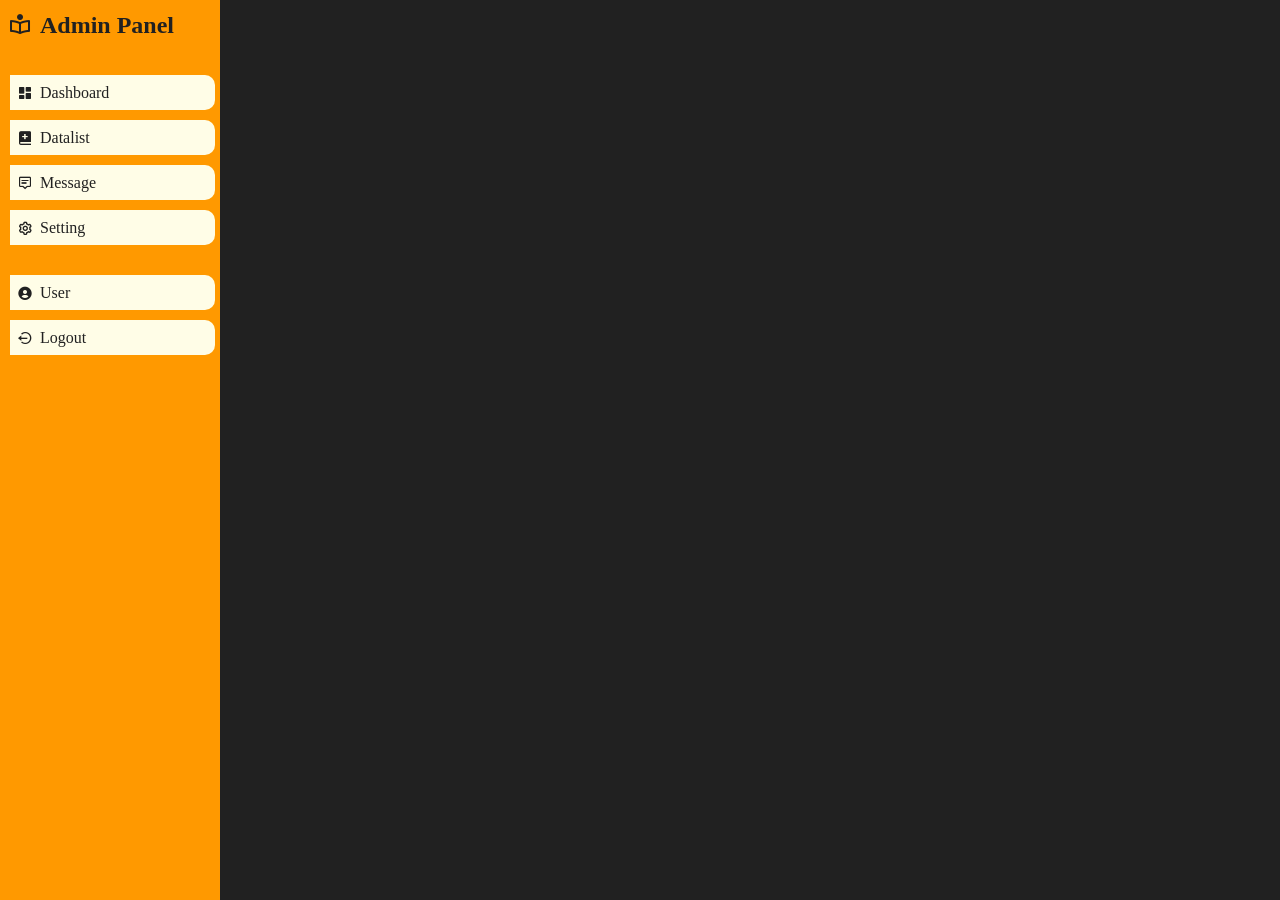
==== index.html @ 6fa6a260 "#Add early stage website" ====
<!DOCTYPE html>
<html lang="en">
  <head>
    <meta charset="UTF-8" />
    <meta name="viewport" content="width=device-width, initial-scale=1.0" />
    <link rel="stylesheet" href="style.css" />
    <link
      href="https://unpkg.com/boxicons@2.1.4/css/boxicons.min.css"
      rel="stylesheet"
    />
    <link rel="icon" href="/assets/cropped-PORGASI.png" type="image/x-icon" />
    <title>Admin Panel</title>
  </head>
  <body>
    <section id="sidebar">
      <a href="#" class="brand">
        <i class="bx bx-book-reader"></i>
        <span class="text">Admin Panel</span>
      </a>
      <ul class="sidebar-top">
        <li>
          <a href="#">
            <i class="bx bxs-dashboard"></i>
            <span class="text">Dashboard</span>
          </a>
        </li>
        <li>
          <a href="#">
            <i class="bx bxs-book-add"></i>
            <span class="text">Datalist</span>
          </a>
        </li>
        <li>
          <a href="#">
            <i class="bx bx-message-alt-detail"></i>
            <span class="text">Message</span>
          </a>
        </li>
        <li>
          <a href="#">
            <i class="bx bx-cog"></i>
            <span class="text">Setting</span>
          </a>
        </li>
      </ul>
      <ul class="sidebar-top">
        <li>
          <a href="#">
            <i class='bx bxs-user-circle' ></i>
            <span class="text">User</span>
          </a>
        </li>
        <li>
          <a href="#">
            <i class='bx bx-log-out-circle' ></i>
            <span class="text">Logout</span>
          </a>
        </li>
    </section>
    #tampilan body
    <section id="bodyset">
      <h1 class="dash">
        Dashboard
      </h1>
    </section>

    <script src="script.js"></script>
  </body>
</html>
---- style.css ----
@import url('https://fonts.googleapis.com/css2?family=Poppins:ital,wght@0,100;0,200;0,300;0,400;0,500;0,600;0,700;0,800;0,900;1,100;1,200;1,300;1,400;1,500;1,600;1,700;1,800;1,900&display=swap');

* {
    margin: 0;
    padding: 0;
    box-sizing: border-box;
}

a {
    text-decoration: none;
}

li {
    list-style: none;
}

:root {
    --poppins: 'Poppins', sans-serrif;
    --backgroundd: #FF9900
}

body {
    background-color: #212121;
}

#sidebar {
    position: fixed;
    top: 0;
    left: 0;
    width: 220px;
    height: 100%;
    border: 10px;
    background-color: var(--backgroundd);
    z-index: 1000;
}

#sidebar .brand {
    font-size: 24px;
    font-weight: 600;
    height: 50px;
    display: flex;
    align-items: center;
    color: #212121;
}

#sidebar .brand .bx {
    min-width: 40px;
    display: flex;
    justify-content: center;
}

#sidebar .sidebar-top {
    width: 100%;
    margin-top: 20px;
    font-size: 16px;
    font-style: var(--poppins);
}

#sidebar .sidebar-top i {
    min-width: 30px;
    display: flex;
    justify-content: center;
}

#sidebar .sidebar-top li {
    height: 45px;
    display: flex;
    align-items: center;
    margin-left: 5px; 
    border-radius: 45px 0 0 45px;
    padding: 5px;
}

#sidebar .sidebar-top li a {
    width: 100%;
    height: 100%;
    display: flex;
    background-color: #FFFDE7;
    color: #212121;
    align-items: center;
    border-radius: 0 10px 10px 0;
}

#sidebar .sidebar-top li a:hover {
    color: #FAFAFA;
    background-color: #FFE802;

}

#bodyset {
    display: flex;
    align-items: end;
    width: 500px;
}
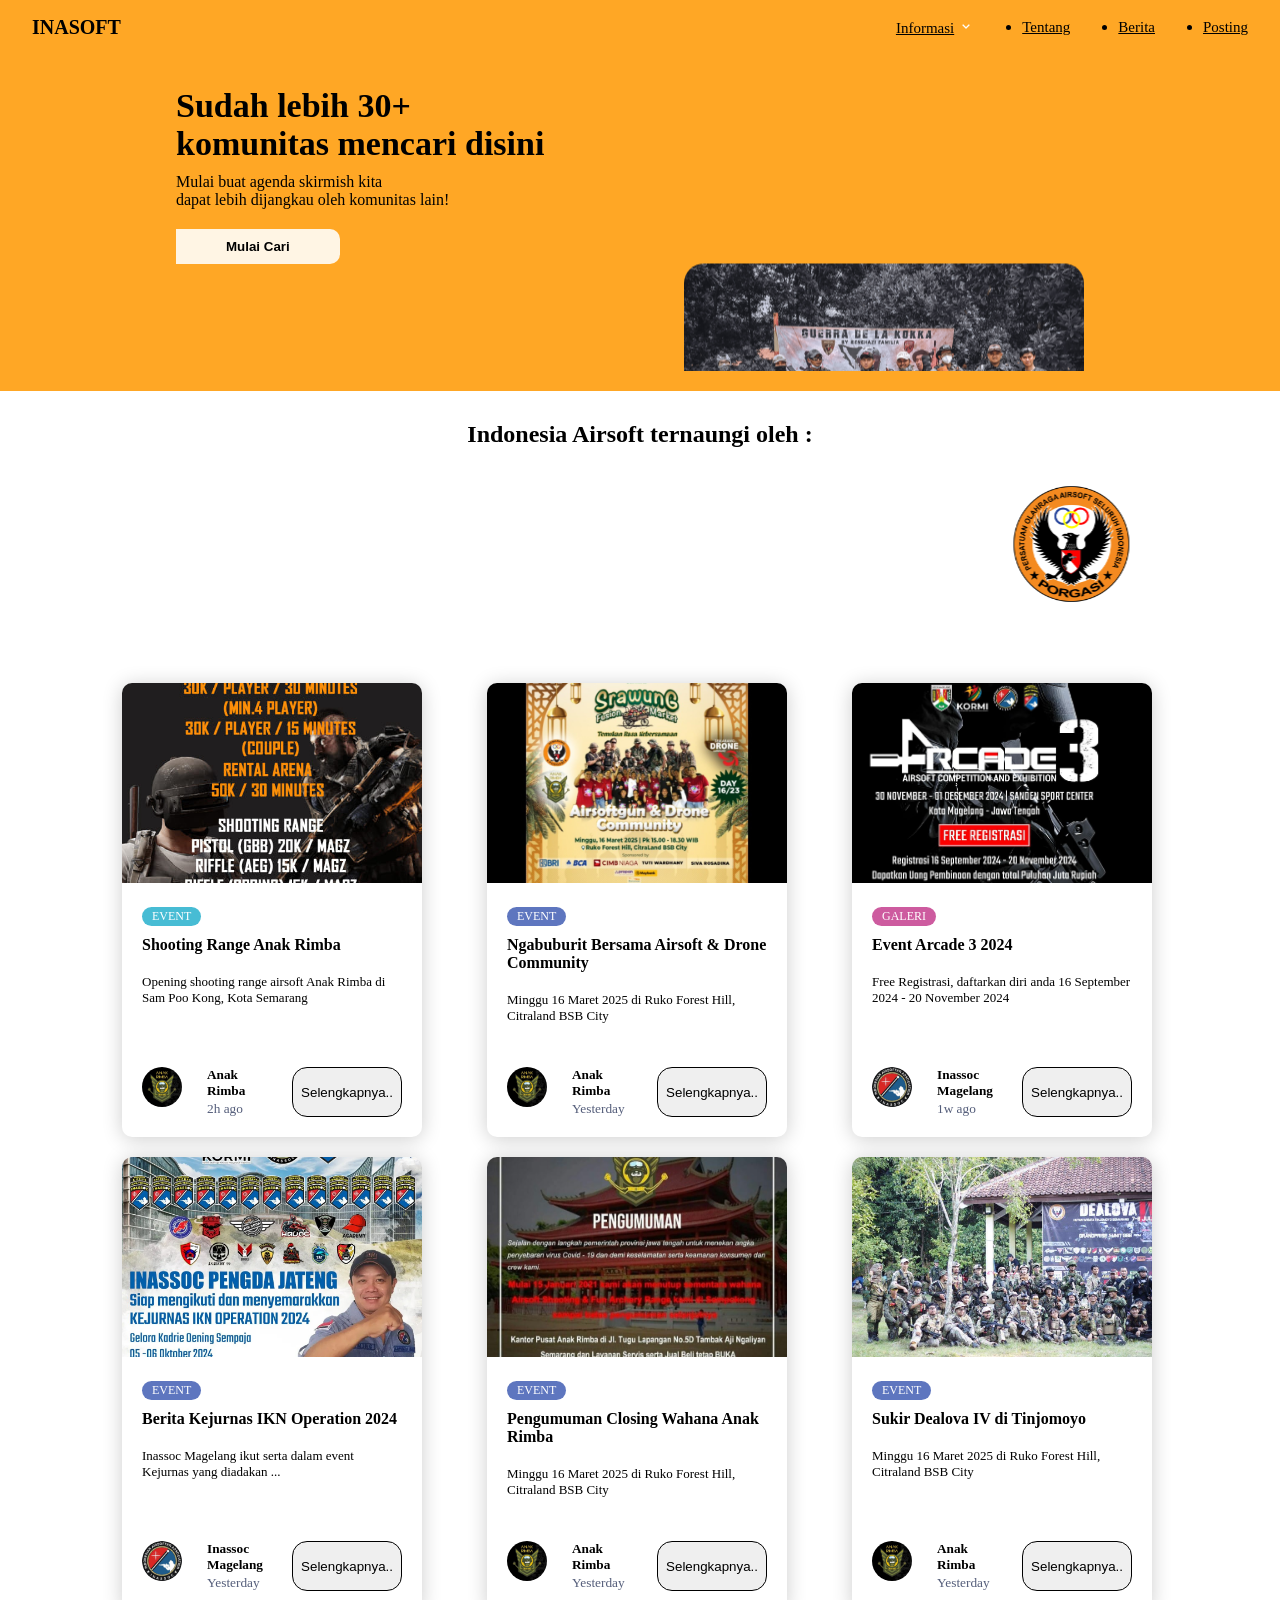
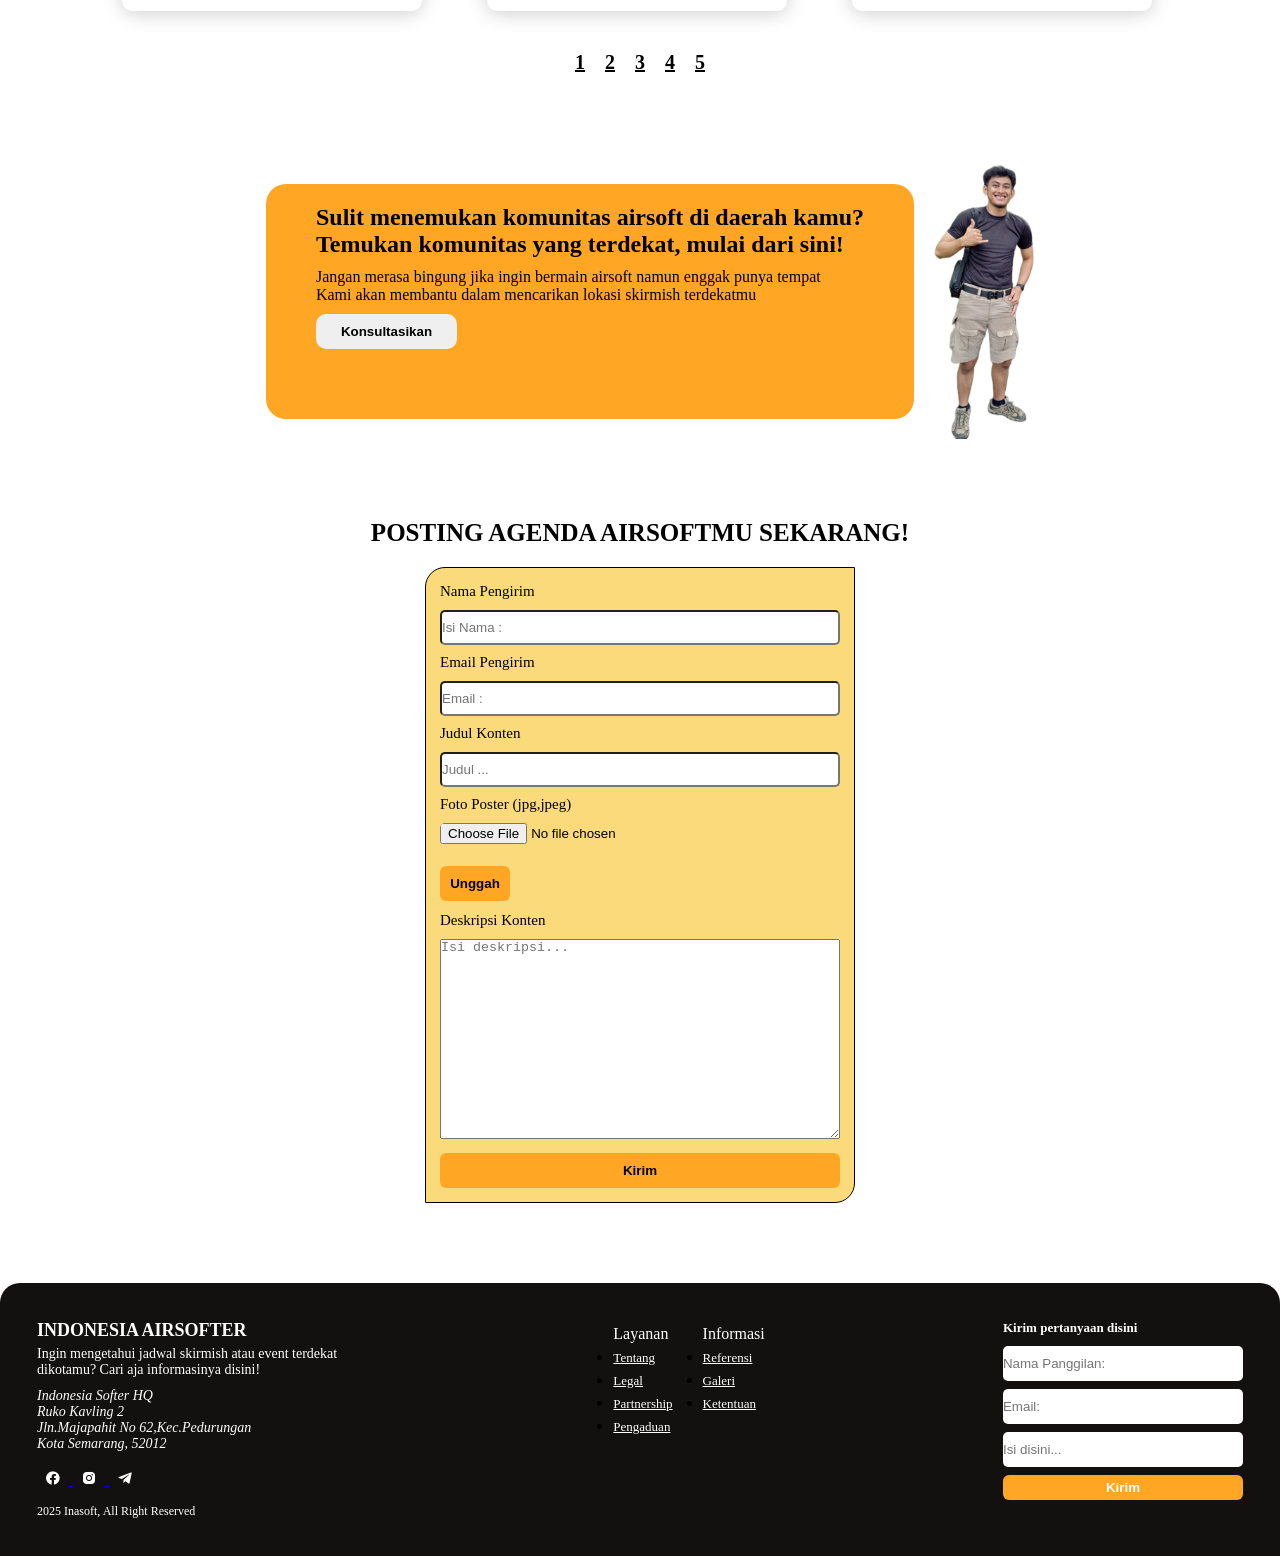
==== commit c2834416: "changing pagefile.html to index.html" ====
--- a/index.html
+++ b/index.html
@@ -3,67 +3,342 @@
   <head>
     <meta charset="UTF-8" />
     <meta name="viewport" content="width=device-width, initial-scale=1.0" />
-    <link rel="stylesheet" href="style.css" />
+    <link rel="stylesheet" href="page.css" />
     <link
       href="https://unpkg.com/boxicons@2.1.4/css/boxicons.min.css"
       rel="stylesheet"
     />
-    <link rel="icon" href="/assets/cropped-PORGASI.png" type="image/x-icon" />
-    <title>Admin Panel</title>
+    <link rel="icon" href="/assets/logo2.jpg" type="image/x-icon" />
+    <title>Inasoft</title>
   </head>
   <body>
-    <section id="sidebar">
-      <a href="#" class="brand">
-        <i class="bx bx-book-reader"></i>
-        <span class="text">Admin Panel</span>
-      </a>
-      <ul class="sidebar-top">
-        <li>
+    <section class="navbar">
+      <div class="nav-head">
+        <h1>INASOFT</h1>
+        <ul>
+            <li class="dropdown">
+                <a href="#" class="dropbtn">Informasi</a>
+                <i class='bx bx-chevron-down'></i>
+                    <div class="dropdown-content">
+                    <a href="#">Pengenalan Airsoft</a>
+                    <a href="#">Rule of Engagement</a>
+                    <a href="#">Komunitas</a>
+                </div>
+            </li>
+          <li><a href="#">Tentang</a></li>
+          <li><a href="#">Berita</a></li>
+          <li><a href="#">Posting</a></li>
+        </ul>
+      </div>
+    </section>
+    <section class="header-page">
+      <div class="head-inf">
+        <h2>
+          Sudah lebih 30+ <br />
+          komunitas mencari disini
+        </h2>
+        <p>
+          Mulai buat agenda skirmish kita <br />
+          dapat lebih dijangkau oleh komunitas lain!
+        </p>
+        <button type="submit" onclick="">Mulai Cari</button>
+      </div>
+      <div class="head-hero">
+        <marquee
+          behavior="scroll"
+          direction="up"
+          scrollamount="7"
+          height="300px"
+          width="150%"
+        >
+          <div class="card-hero">
+            <img src="assets/sukir.jpg" alt="sukir1" />
+            <h2>Event Guerilla De La Koka, Maret 2022</h2>
+          </div>
+          <div class="card-hero">
+            <img src="assets/sukir2.jpg" alt="sukir2" />
+            <h2>Event Skirmish Mingguan Anak Rimba, April 2024</h2>
+          </div>
+        </marquee>
+      </div>
+    </section>
+    <section class="article-page">
+      <div class="nav-logo">
+        <span>Indonesia Airsoft ternaungi oleh :</span>
+        <marquee behavior="scroll" direction="left" scrollamount="18">
+          <img
+            src="assets/cropped-PORGASI.png"
+            alt="porgasi"
+            title="Liga Airsoft Pelajar"
+          />
+          <img
+            src="assets/inassoc.jpg"
+            alt="inassoc"
+            title="Liga Airsoft Pelajar"
+          />
+          <img
+            src="assets/kormi.png"
+            alt="kormi"
+            title="Liga Airsoft Pelajar"
+          />
+          <img src="assets/abu.png" alt="abu" title="Liga Airsoft Pelajar" />
+          <img src="assets/fai.png" alt="fai" title="Liga Airsoft Pelajar" />
+          <img src="assets/lap.jpg" alt="lap" title="Liga Airsoft Pelajar" />
+        </marquee>
+      </div>
+      <article>
+        <div class="container">
+            <div class="card">
+              <div class="card-header">
+                <img src="assets/event1.jpg" alt="sukir" />
+              </div>
+              <div class="card-body">
+                <span class="tag tag-teal">Event</span>
+                <h4>
+                  Shooting Range Anak Rimba
+                </h4>
+                <p>
+                    Opening shooting range airsoft Anak Rimba di Sam Poo Kong, Kota Semarang
+                </p>
+                <div class="user">
+                  <img src="assets/icon1.jpg" alt="event2" />
+                  <div class="user-info">
+                    <h5>Anak Rimba</h5>
+                    <small>2h ago</small>
+                </div>
+                <button type="submit">Selengkapnya..</button>
+                </div>
+              </div>
+            </div>
+            <div class="card">
+              <div class="card-header">
+                <img src="assets/event3.jpg" alt="event3" />
+              </div>
+              <div class="card-body">
+                <span class="tag tag-purple">Event</span>
+                <h4>
+                  Ngabuburit Bersama Airsoft & Drone Community
+                </h4>
+                <p>
+                  Minggu 16 Maret 2025 di Ruko Forest Hill, Citraland BSB City
+                </p>
+                <div class="user">
+                  <img src="/assets/icon1.jpg" alt="user" />
+                  <div class="user-info">
+                    <h5>Anak Rimba</h5>
+                    <small>Yesterday</small>
+                  </div>
+                  <button type="submit">Selengkapnya..</button>
+                </div>
+              </div>
+            </div>
+            <div class="card">
+              <div class="card-header">
+                <img src="assets/event2.jpg" alt="city" />
+              </div>
+              <div class="card-body">
+                <span class="tag tag-pink">Galeri</span>
+                <h4>
+                  Event Arcade 3 2024
+                </h4>
+                <p>
+                  Free Registrasi, daftarkan diri anda 16 September 2024 - 20 November 2024
+                </p>
+                <div class="user">
+                  <img src="assets/inassoc.jpg" alt="user" />
+                  <div class="user-info">
+                    <h5>Inassoc Magelang</h5>
+                    <small>1w ago</small>
+                  </div>
+                  <button type="submit">Selengkapnya..</button>
+                </div>
+              </div>
+            </div>
+            <div class="card">
+                <div class="card-header">
+                  <img src="assets/event4.jpg" alt="event3" />
+                </div>
+                <div class="card-body">
+                  <span class="tag tag-purple">Event</span>
+                  <h4>
+                    Berita Kejurnas IKN Operation 2024
+                  </h4>
+                  <p>
+                    Inassoc Magelang ikut serta dalam event Kejurnas yang diadakan ...
+                  </p>
+                  <div class="user">
+                    <img src="assets/inassoc.jpg" alt="user" />
+                    <div class="user-info">
+                      <h5>Inassoc Magelang</h5>
+                      <small>Yesterday</small>
+                    </div>
+                    <button type="submit">Selengkapnya..</button>
+                  </div>
+                </div>
+              </div>
+              <div class="card">
+                <div class="card-header">
+                  <img src="assets/event5.jpg" alt="event3" />
+                </div>
+                <div class="card-body">
+                  <span class="tag tag-purple">Event</span>
+                  <h4>
+                    Pengumuman Closing Wahana Anak Rimba
+                  </h4>
+                  <p>
+                    Minggu 16 Maret 2025 di Ruko Forest Hill, Citraland BSB City
+                  </p>
+                  <div class="user">
+                    <img src="assets/icon1.jpg" alt="user" />
+                    <div class="user-info">
+                      <h5>Anak Rimba</h5>
+                      <small>Yesterday</small>
+                    </div>
+                    <button type="submit">Selengkapnya..</button>
+                  </div>
+                </div>
+              </div>
+              <div class="card">
+                <div class="card-header">
+                  <img src="assets/galeri1.jpg" alt="event3" />
+                </div>
+                <div class="card-body">
+                  <span class="tag tag-purple">Event</span>
+                  <h4>
+                    Sukir Dealova IV di Tinjomoyo
+                  </h4>
+                  <p>
+                    Minggu 16 Maret 2025 di Ruko Forest Hill, Citraland BSB City
+                  </p>
+                  <div class="user">
+                    <img src="assets/icon1.jpg" alt="user" />
+                    <div class="user-info">
+                      <h5>Anak Rimba</h5>
+                      <small>Yesterday</small>
+                    </div>
+                    <button type="submit">Selengkapnya..</button>
+                  </div>
+                </div>
+              </div>
+        </article>
+        <div class="page-bar">
+            <a href="/pagefile.html" class="page-button">1</a>
+            <a href="#" class="page-button">2</a>
+            <a href="#" class="page-button">3</a>
+            <a href="#" class="page-button">4</a>
+            <a href="#" class="page-button">5</a>
+          </div>
+    </section>
+    <section class="promo">
+        <div class="promo-head">
+            <h2>Sulit menemukan komunitas airsoft di daerah kamu?<br/>
+            Temukan komunitas yang terdekat, mulai dari sini!</h2>
+            <p>Jangan merasa bingung jika ingin bermain airsoft namun enggak punya tempat <br/> 
+            Kami akan membantu dalam mencarikan lokasi skirmish terdekatmu</p>
+            <button type="button">Konsultasikan</button>
+        </div>
+        <div class="promo-hero">
+            <img src="assets/orang1.png" alt="orang" title="orang">
+        </div>
+    </section>
+    <section class="form-head">
+        <span>Posting Agenda Airsoftmu Sekarang!</span>
+        <form action="/action.php" method="GET">
+            <label for="fname">Nama Pengirim</label></br>
+          <input
+            type="text"
+            name="fname"
+            id="fname"
+            placeholder="Isi Nama :"
+          /><br />
+          <label for="email">Email Pengirim</label></br>
+          <input
+            type="text"
+            name="email"
+            id="email"
+            placeholder="Email :"
+          /><br />
+          <label for="judul">Judul Konten</label></br>
+          <input
+            type="text"
+            name="judul"
+            id="judul"
+            placeholder="Judul ..."
+          /><br/>
+          <label for="myFile">Foto Poster (jpg,jpeg)</label><br/>
+          <input type="file" id="myFile" name="filename" placeholder="submit" accept="jpg,jpeg"><br/>
+          <button class="btn-unggah" type="submit">Unggah</button><br/>
+          <label for="desc">Deskripsi Konten</label><br/>
+          <textarea name="deskripsi" id="desc" placeholder="Isi deskripsi..."></textarea><br />
+          <button type="submit" onclick="">Kirim</button>
+        </form>
+    </section>
+    <footer>
+      <div class="footer-left">
+        <h2>INDONESIA AIRSOFTER</h2>
+        <span
+          >Ingin mengetahui jadwal skirmish atau event terdekat<br />
+          dikotamu? Cari aja informasinya disini!
+        </span>
+        <address>
+          Indonesia Softer HQ<br />
+          Ruko Kavling 2<br />
+          Jln.Majapahit No 62,Kec.Pedurungan<br />
+          Kota Semarang, 52012
+        </address>
+        <div class="footer-log">
           <a href="#">
-            <i class="bx bxs-dashboard"></i>
-            <span class="text">Dashboard</span>
+            <i class="bx bxl-facebook-circle"></i>
           </a>
-        </li>
-        <li>
+          <a href="https://www.instagram.com/airsofterindonesia">
+            <i class="bx bxl-instagram-alt"></i>
+          </a>
           <a href="#">
-            <i class="bx bxs-book-add"></i>
-            <span class="text">Datalist</span>
+            <i class="bx bxl-telegram"></i>
           </a>
-        </li>
-        <li>
-          <a href="#">
-            <i class="bx bx-message-alt-detail"></i>
-            <span class="text">Message</span>
-          </a>
-        </li>
-        <li>
-          <a href="#">
-            <i class="bx bx-cog"></i>
-            <span class="text">Setting</span>
-          </a>
-        </li>
-      </ul>
-      <ul class="sidebar-top">
-        <li>
-          <a href="#">
-            <i class='bx bxs-user-circle' ></i>
-            <span class="text">User</span>
-          </a>
-        </li>
-        <li>
-          <a href="#">
-            <i class='bx bx-log-out-circle' ></i>
-            <span class="text">Logout</span>
-          </a>
-        </li>
-    </section>
-    #tampilan body
-    <section id="bodyset">
-      <h1 class="dash">
-        Dashboard
-      </h1>
-    </section>
-
+        </div>
+        <small>2025 Inasoft, All Right Reserved</small>
+      </div>
+      <div class="footer-mid">
+        <ul>
+          <span>Layanan</span>
+          <li><a href="#">Tentang</a></li>
+          <li><a href="#">Legal</a></li>
+          <li><a href="#">Partnership</a></li>
+          <li><a href="#">Pengaduan</a></li>
+        </ul>
+        <ul>
+          <span>Informasi</span>
+          <li><a href="#">Referensi</a></li>
+          <li><a href="#">Galeri</a></li>
+          <li><a href="#">Ketentuan</a></li>
+        </ul>
+      </div>
+      <div class="footer-form">
+        <span>Kirim pertanyaan disini</span>
+        <form action="#" method="get">
+          <input
+            type="text"
+            name="fname"
+            id="fname"
+            placeholder="Nama Panggilan:"
+          /><br />
+          <input
+            type="text"
+            name="email"
+            id="email"
+            placeholder="Email:"
+          /><br />
+          <input
+            type="text"
+            name="faq"
+            id="faq"
+            placeholder="Isi disini..."
+          /><br />
+          <button type="submit" onclick="">Kirim</button>
+        </form>
+      </div>
+    </footer>
     <script src="script.js"></script>
   </body>
 </html>
--- a/page.css
+++ b/page.css
@@ -0,0 +1,514 @@
+@import url('https://fonts.googleapis.com/css2?family=Oswald:wght@200..700&family=Poppins:ital,wght@0,100;0,200;0,300;0,400;0,500;0,600;0,700;0,800;0,900;1,100;1,200;1,300;1,400;1,500;1,600;1,700;1,800;1,900&display=swap');
+
+
+* {
+    margin: 0;
+    padding: 0;
+    box-sizing: border-box;
+}
+
+:root {
+    --poppins: 'Poppins', sans-serrif;
+    --oswald: 'Oswald', sans-serrif;
+}
+
+section .navbar {
+    display: flex;
+    flex-direction: column;
+}
+
+section .nav-head {
+    display: flex;
+    justify-content: space-between;
+    align-items: center;
+    background-color: #FFA725;
+    padding: 1rem 2rem 1rem 2rem;
+}
+
+section .nav-logo {
+    text-align: center;
+    padding: 5px;
+}
+
+section .nav-head .dropdown {
+    display: inline-block;
+    color: #fff;
+    text-align: center;
+    text-decoration: none;
+}
+
+li.dropdown {
+    display: inline-block;
+}
+
+.dropdown-content {
+    display: none;
+    position: absolute;
+    background-color: #f9f9f9;
+    min-width: 100px;
+    box-shadow: 0px 8px 16px 0px rgba(0, 0, 0, 0.2);
+    z-index: 2;
+    border-radius: 15px;
+    margin: 10px 10px 0 0;
+}
+
+.dropdown-content a {
+    color: #000;
+    padding: 12px 14px;
+    text-decoration: none;
+    display: block;
+    text-align: left;
+}
+
+.dropdown-content a:hover {
+    background-color: #f1f1f1;
+}
+
+.dropdown:hover .dropdown-content {
+    display: block;
+}
+
+section h1 {
+    font-weight: 700;
+    font-size: 20px;
+    font-family: var(--poppins);
+}
+
+section .nav-head ul {
+    display: flex;
+    flex-direction: row;
+    gap: 3rem;
+}
+
+section .nav-head li a {
+    font-weight: 500;
+    font-size: 15px;
+    color: #000;
+    cursor: pointer;
+}
+
+section .nav-head li a:hover {
+    color: #FFFFFF;
+}
+
+section.header-page {
+    display: flex;
+    flex-direction: row;
+    padding: 1rem;
+    margin-bottom: 25px;
+    background-color: #FFA725;
+}
+
+section.header-page .card-hero {
+    display: flex;
+    flex-direction: column;
+    align-items: center;
+    padding: 1rem;
+}
+
+section.header-page .card-hero img {
+    margin-bottom: 10px;
+    border-radius: 20px;
+    width: 400px;
+}
+
+section.header-page .card-hero h2 {
+    font-weight: 700;
+    font-size: 15px;
+    font-family: var(--poppins);
+}
+
+section .head-inf {
+    margin-left: 9rem;
+    align-items: center;
+    padding: 1rem;
+}
+
+section .head-inf h2 {
+    font-size: 34px;
+    font-weight: 800;
+    margin-bottom: 10px;
+    font-family: var(--oswald);
+}
+
+section .head-inf p {
+    font-size: 16px;
+    margin-bottom: 20px;
+    font-family: var(--poppins);
+}
+
+section .head-inf button {
+    padding: 10px 50px 10px 50px;
+    border-radius: 0px 10px 10px 0;
+    border: none;
+    background-color: #FFF5E4;
+    font-weight: 600;
+    cursor: pointer;
+}
+
+section .head-inf button:hover {
+    background-color: #131010;
+    color: #FFFFFF;
+}
+
+article {
+    margin: 20px 0 20px 0;
+}
+
+.article-page .nav-logo marquee img {
+    margin-right: 3rem;
+    margin-top: 20px;
+    margin-bottom: 20px;
+    width: 18%;
+    object-fit: contain;
+    aspect-ratio: 3/2;
+    border: none
+}
+
+.article-page .nav-logo span {
+    font-weight: 700;
+    font-size: 24px;
+    margin-bottom: 20px;
+}
+
+.container {
+    display: flex;
+    margin: 0 7rem 0 7rem;
+    width: 1050px;
+    justify-content: space-between;
+    flex-wrap: wrap;
+}
+
+.card {
+    margin: 10px;
+    background-color: #fff;
+    border-radius: 10px;
+    box-shadow: 0 2px 20px rgba(0, 0, 0, 0.2);
+    overflow: hidden;
+    width: 300px;
+    transition: 0.3s ease-out;
+}
+
+.card:hover {
+    border-color: #000;
+    box-shadow: 0 4px 18px 0 orange;
+}
+
+.card-header img {
+    width: 100%;
+    height: 200px;
+    object-fit: cover;
+}
+
+.card-body {
+    display: flex;
+    flex-direction: column;
+    justify-content: center;
+    align-items: flex-start;
+    padding: 20px;
+    min-height: 250px;
+    cursor: pointer;
+}
+
+.tag {
+    background: #cccccc;
+    border-radius: 50px;
+    font-size: 12px;
+    margin: 0;
+    margin-bottom: 10px;
+    color: #fff;
+    padding: 2px 10px;
+    text-transform: uppercase;
+    cursor: pointer;
+}
+
+.tag-teal {
+    background-color: #47bcd4;
+}
+
+.tag-purple {
+    background-color: #5e76bf;
+}
+
+.tag-pink {
+    background-color: #cd5b9f;
+}
+
+.card-body p {
+    font-size: 13px;
+    margin-top: 20px;
+}
+
+.user {
+    display: flex;
+    justify-content: space-between;
+    gap: 15px;
+    margin-top: auto;
+}
+
+.user img {
+    border-radius: 50%;
+    width: 40px;
+    height: 40px;
+    margin-right: 10px;
+}
+
+.user-info h5 {
+    margin: 0;
+}
+
+.user-info small {
+    color: #545d7a;
+}
+
+.user button {
+    padding: 4px 8px 4px 8px;
+    border-radius: 15px;
+    border: 1px solid;
+    cursor: pointer;
+}
+
+.user button:hover {
+    background-color: #5CB338;
+    color: #FFFFFF;
+    font-weight: 700;
+}
+
+section .page-bar {
+    display: flex;
+    flex-direction: row;
+    justify-content: center;
+    padding: 10px;
+    gap: 20px;
+    font-size: 20px;
+    font-weight: 700;
+}
+
+section .page-bar a {
+    color: #000;
+}
+
+section .page-bar a:hover {
+    color: #FFA725;
+}
+
+.promo {
+    display: flex;
+    flex-direction: row;
+    justify-content: center;
+    margin: 5rem 0 5rem 0;
+}
+
+.promo .promo-head {
+    align-items: center;
+    background-color: #FFA725;
+    margin: 20px;
+    padding: 20px 50px 0 50px;
+    border-radius: 20px;
+}
+
+.promo .promo-head h2,
+p {
+    margin-bottom: 10px;
+    font-family: var(--poppins);
+}
+
+.promo .promo-head button {
+    padding: 10px 25px 10px 25px;
+    border-radius: 10px;
+    border: none;
+    font-weight: 600;
+    cursor: pointer;
+}
+
+.promo .promo-head button:hover {
+    background-color: #131010;
+    color: #fff;
+}
+
+.promo .promo-hero img {
+    width: 100px;
+    overflow: hidden;
+    float: left;
+}
+
+section.form-head {
+    display: flex;
+    flex-direction: column;
+    align-items: center;
+    margin: 5rem;
+}
+
+section.form-head form {
+    border: 1px solid;
+    padding: 14px;
+    border-radius: 20px 0 20px 0;
+    background-color: #FADA7A;
+}
+
+section.form-head span {
+    font-weight: 700;
+    margin-bottom: 20px;
+    font-size: 25px;
+    text-transform: uppercase;
+}
+
+section.form-head form input {
+    border-radius: 5px;
+    margin-bottom: 8px;
+    margin-top: 10px;
+    height: 35px;
+    width: 25rem;
+    outline: #000;
+}
+
+section.form-head form textarea {
+    height: 200px;
+    width: 25rem;
+    margin-top: 10px;
+    margin-bottom: 10px;
+}
+
+section.form-head form button {
+    width: 25rem;
+    padding: 10px 0 10px 0px;
+    border-radius: 6px;
+    background-color: #FFA725;
+    color: #000;
+    font-weight: 600;
+    border: none;
+    cursor: pointer;
+}
+
+section.form-head form button:hover {
+    background-color: #5CB338;
+    color: #fff;
+}
+
+section.form-head form label {
+    font-size: 15px;
+}
+
+section.form-head form button.btn-unggah {
+    margin-bottom: 10px;
+    width: 70px;
+}
+
+footer {
+    display: flex;
+    background-color: #131010;
+    justify-content: space-between;
+    padding: 2rem;
+    border-radius: 20px 20px 0 0;
+}
+
+footer .footer-left {
+    display: flex;
+    flex-direction: column;
+    padding: 5px;
+    margin-right: 3rem;
+    align-items: start;
+    top: 0;
+    z-index: 2;
+}
+
+footer .footer-left h2 {
+    font-family: var(--poppins);
+    font-size: large;
+    margin-bottom: 5px;
+    color: #FFFFFF;
+}
+
+footer .footer-left span {
+    font-family: var(--poppins);
+    font-size: 14px;
+    font-weight: 400;
+    padding-left: 0px;
+    margin-bottom: 10px;
+    color: #FFFFFF;
+}
+
+footer .footer-left address {
+    font-family: var(--poppins);
+    font-size: 14px;
+    font-weight: 400;
+    color: #FFFFFF;
+}
+
+footer .footer-left small {
+    margin-top: 10px;
+    font-weight: 500;
+    font-size: 12px;
+    color: #FFFFFF;
+}
+
+footer .footer-log {
+    display: block;
+    margin-top: 10px;
+}
+
+footer .footer-log .bx {
+    padding: 8px;
+    size: 120px;
+    color: #FFFFFF;
+}
+
+footer .footer-mid {
+    display: flex;
+    flex-direction: row;
+}
+
+footer .footer-mid span {
+    font-weight: 500;
+    color: #FFFFFF;
+}
+
+footer .footer-mid ul {
+    margin: 10px;
+    padding-right: 10px;
+}
+
+footer .footer-mid li {
+    margin-top: 5px;
+}
+
+footer .footer-mid li a {
+    color: #FFFFFF;
+    cursor: pointer;
+    font-size: 13px;
+    font-weight: 400;
+}
+
+footer .footer-form {
+    display: flex;
+    flex-direction: column;
+    padding: 5px;
+}
+
+footer .footer-form span {
+    text-align: left;
+    margin-bottom: 10px;
+    font-weight: 600;
+    font-size: 13px;
+    color: #FFFFFF;
+}
+
+
+footer .footer-form form input {
+    border-radius: 5px;
+    margin-bottom: 8px;
+    height: 35px;
+    width: 15rem;
+    border: none;
+}
+
+footer .footer-form form button {
+    width: 15rem;
+    padding: 5px 0 5px 0px;
+    border-radius: 6px;
+    background-color: #FFA725;
+    color: #FFFFFF;
+    font-weight: 600;
+    border: none;
+    cursor: pointer;
+}
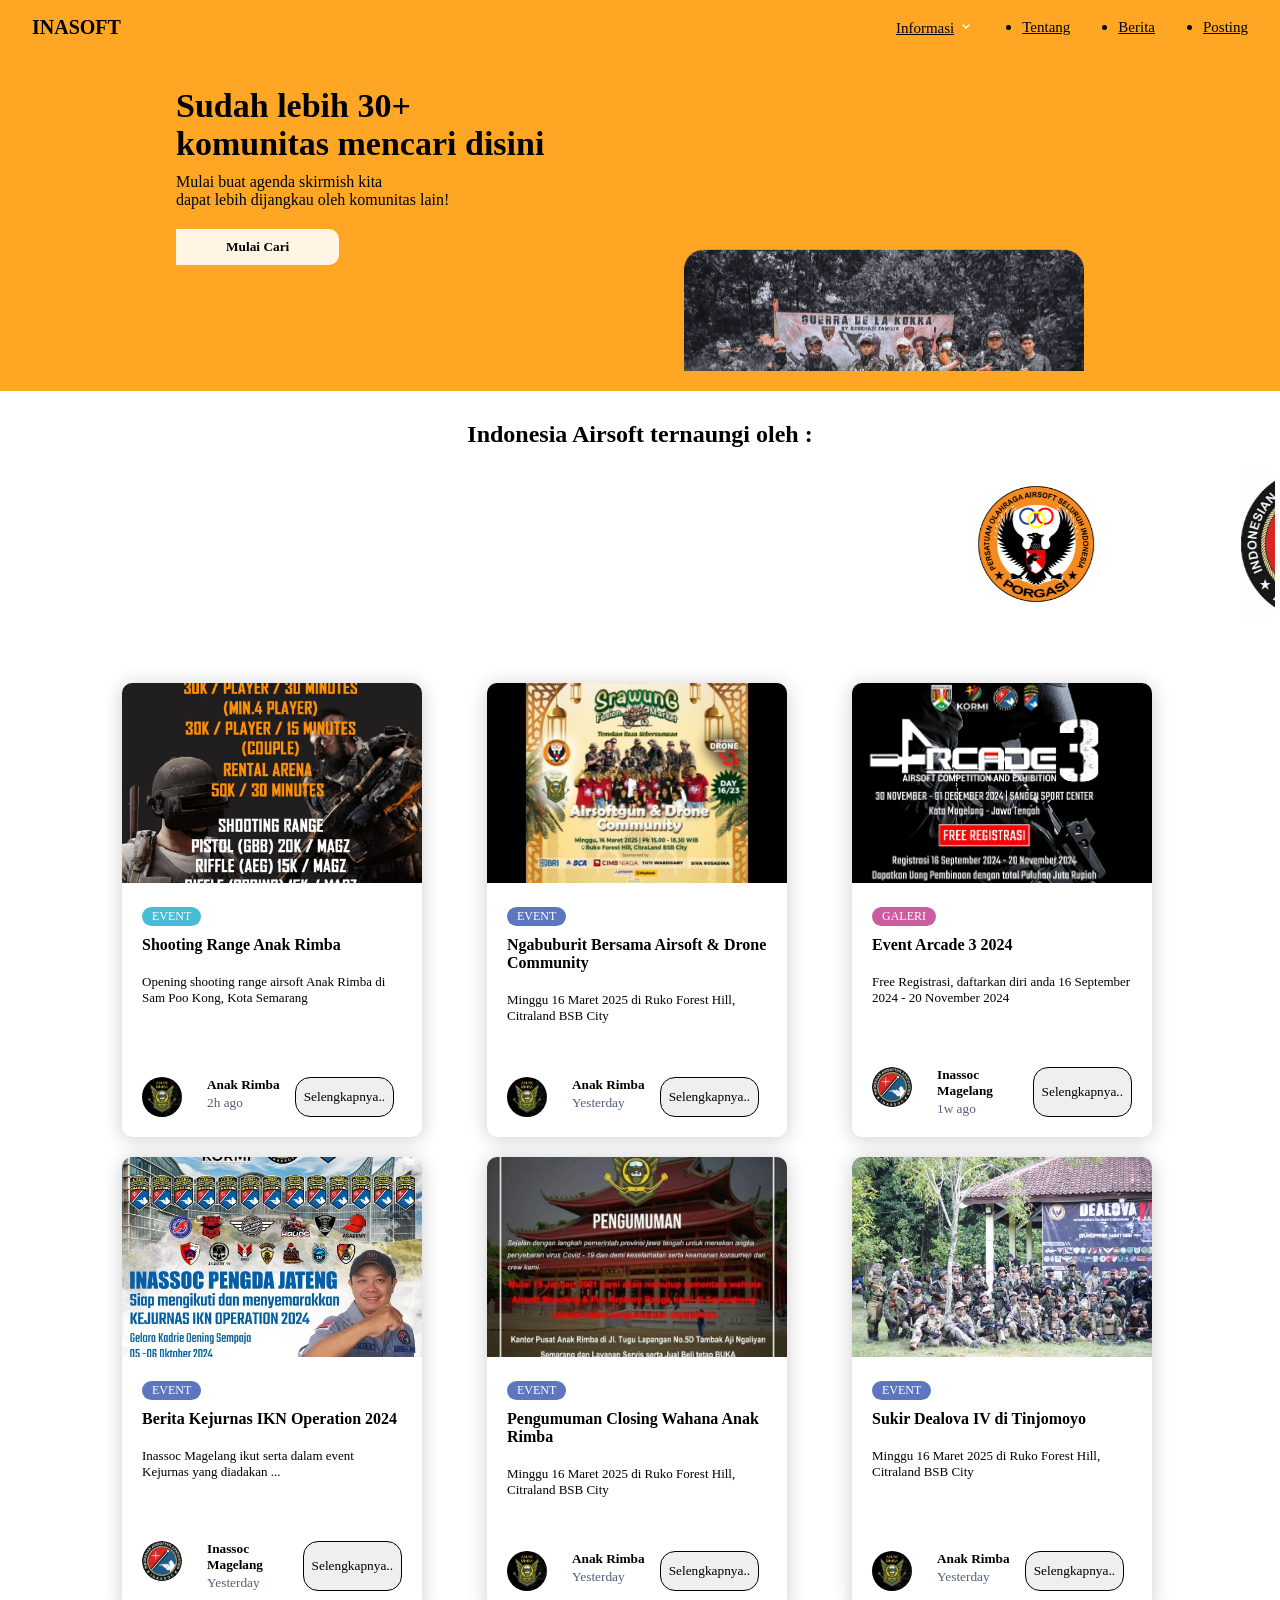
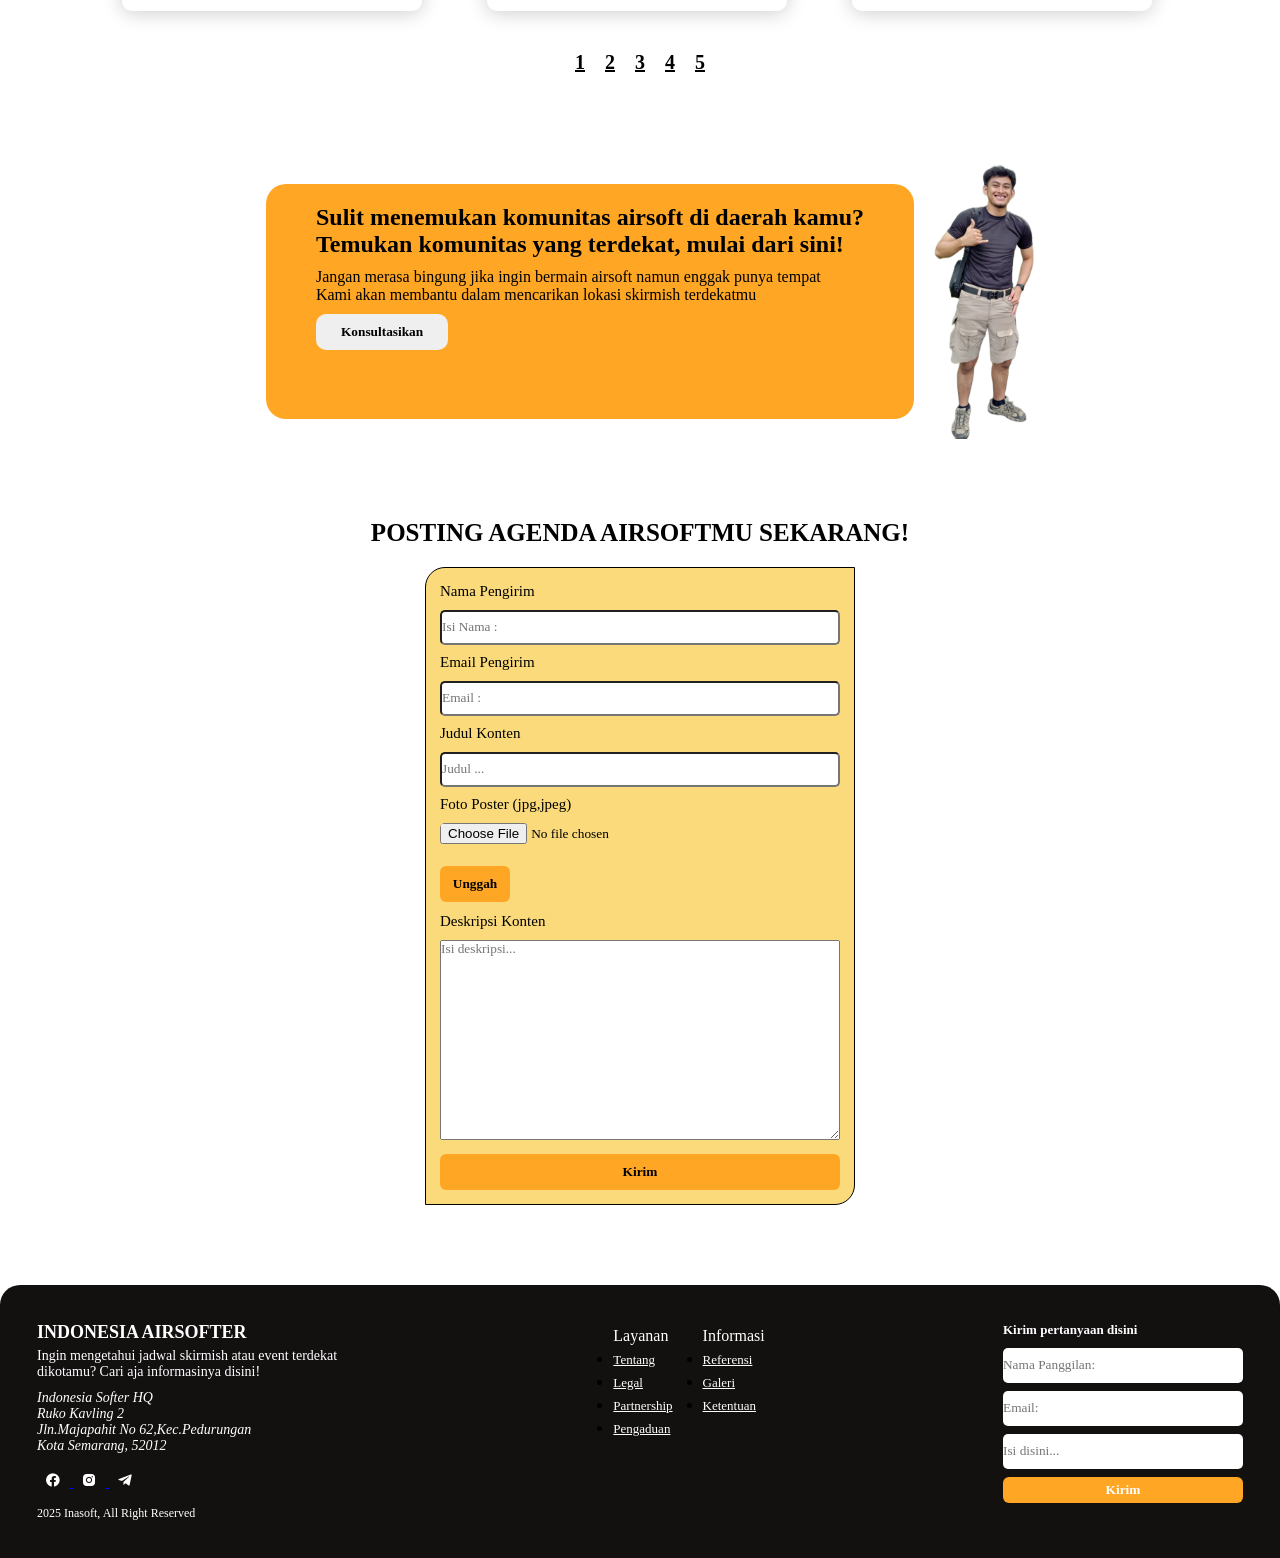
==== commit fcc92657: "reverse previous index which filled by pagefile.html" ====
--- a/index.html
+++ b/index.html
@@ -339,6 +339,5 @@
         </form>
       </div>
     </footer>
-    <script src="script.js"></script>
   </body>
 </html>
--- a/page.css
+++ b/page.css
@@ -5,6 +5,7 @@
     margin: 0;
     padding: 0;
     box-sizing: border-box;
+    font-family: var(--poppins);
 }
 
 :root {
@@ -84,6 +85,7 @@
     font-weight: 500;
     font-size: 15px;
     color: #000;
+    list-style-type: none;
     cursor: pointer;
 }
 
@@ -396,6 +398,7 @@
 
 footer {
     display: flex;
+    flex-wrap: wrap;
     background-color: #131010;
     justify-content: space-between;
     padding: 2rem;
@@ -511,4 +514,10 @@
     font-weight: 600;
     border: none;
     cursor: pointer;
+}
+
+@media only screen and (max-width: 600px) {
+    section .nav-head ul {
+        display: none;
+    }
 }
